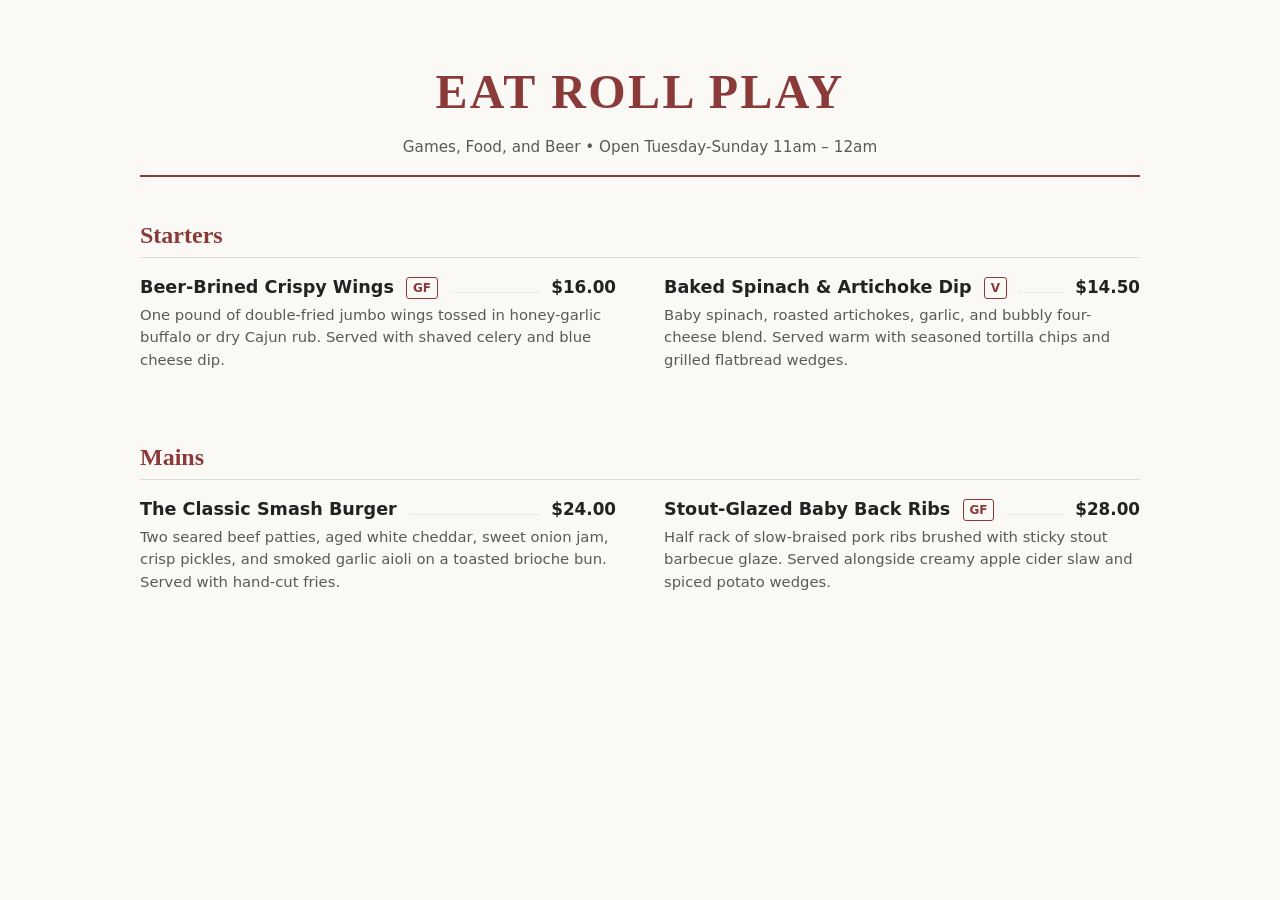
==== index.html @ a287377d "Added basic functionality and placeholders Added html and css for basic functionality. Added placeho" ====
<!DOCTYPE html>
<html lang="en">
<head>
  <meta charset="UTF-8">
  <!-- Viewport meta tag is required for mobile responsiveness -->
  <meta name="viewport" content="width=device-width, initial-scale=1.0">
  <title>Eat Roll Play Menu</title>
  <link rel="stylesheet" href="css/menu.css">
</head>
<body>

  <main class="menu-container">
    <!-- Restaurant Header -->
    <header class="menu-header">
      <h1 class="restaurant-name">Eat Roll Play</h1>
      <p class="menu-subtitle">Games, Food, and Beer &bull; Open Tuesday-Sunday 11am – 12am</p>
    </header>

    <!-- Menu Category: Starters -->
    <section class="menu-section" aria-labelledby="starters-heading">
      <h2 id="starters-heading" class="section-title">Starters</h2>
      

      
      <div class="menu-grid">
        <!-- Menu Item 1 -->
        <article class="menu-item">
          <div class="item-header">
            <h3 class="item-title">
            Beer-Brined Crispy Wings <span class="dietary-tag" title="Gluten-Free">GF</span>
            </h3>
            <span class="item-dots" aria-hidden="true"></span>
            <span class="item-price">$16.00</span>
          </div>
          <p class="item-description">
           One pound of double-fried jumbo wings tossed in honey-garlic buffalo or dry Cajun rub. Served with shaved celery and blue cheese dip.
          </p>
        </article>

        <!-- Menu Item 2 -->
        <article class="menu-item">
          <div class="item-header">
            <h3 class="item-title">
            Baked Spinach &amp; Artichoke Dip <span class="dietary-tag" title="Vegetarian">V</span>
    </h3>
            </h3>
            <span class="item-dots" aria-hidden="true"></span>
            <span class="item-price">$14.50</span>
          </div>
          <p class="item-description">
            Baby spinach, roasted artichokes, garlic, and bubbly four-cheese blend. Served warm with seasoned tortilla chips and grilled flatbread wedges.
  </p>
</article>
          </p>
        </article>
      </div>
    </section>

    <!-- Menu Category: Mains -->
    <section class="menu-section" aria-labelledby="mains-heading">
      <h2 id="mains-heading" class="section-title">Mains</h2>
      
      <div class="menu-grid">
        <!-- Menu Item 3 -->
        <article class="menu-item">
          <div class="item-header">
            <h3 class="item-title">The Classic Smash Burger</h3>
            <span class="item-dots" aria-hidden="true"></span>
            <span class="item-price">$24.00</span>
          </div>
          <p class="item-description">
            Two seared beef patties, aged white cheddar, sweet onion jam, crisp pickles, and smoked garlic aioli on a toasted brioche bun. Served with hand-cut fries.
          </p>
        </article>

        <!-- Menu Item 4 -->
        <article class="menu-item">
          <div class="item-header">
            <h3 class="item-title">Stout-Glazed Baby Back Ribs <span class="dietary-tag" title="Gluten-Free">GF</span></h3>
            <span class="item-dots" aria-hidden="true"></span>
            <span class="item-price">$28.00</span>
          </div>
          <p class="item-description">
            Half rack of slow-braised pork ribs brushed with sticky stout barbecue glaze. Served alongside creamy apple cider slaw and spiced potato wedges.
          </p>
        </article>
      </div>
    </section>
  </main>

</body>
</html>
---- css/menu.css ----
/* ==========================================================================
   1. CSS VARIABLES (THEME SETUP)
   Define colors, fonts, and spacing in one place for easy updates.
   ========================================================================== */
:root {
  --bg-color: #faf9f6;          /* Soft off-white background (easy on the eyes) */
  --text-main: #222222;         /* High-contrast charcoal for primary text */
  --text-muted: #595959;        /* Accessible gray for descriptions */
  --accent-color: #8b3a3a;      /* Subtle burgundy for headings and dividers */
  --border-color: #dcdcdc;      /* Light gray for subtle separator lines */
  
  --font-serif: Georgia, 'Times New Roman', serif;
  --font-sans: system-ui, -apple-system, BlinkMacSystemFont, 'Segoe UI', Roboto, sans-serif;
  
  --max-width: 1000px;          /* Prevents the menu from stretching too wide on large monitors */
  --spacing-sm: 0.5rem;
  --spacing-md: 1rem;
  --spacing-lg: 2.5rem;
}

/* ==========================================================================
   2. BASE & RESET STYLES
   Standardizes spacing and box-sizing across different browsers and devices.
   ========================================================================== */
*,
*::before,
*::after {
  box-sizing: border-box;
  margin: 0;
  padding: 0;
}

body {
  background-color: var(--bg-color);
  color: var(--text-main);
  font-family: var(--font-sans);
  line-height: 1.5;
  padding: var(--spacing-md);
  -webkit-font-smoothing: antialiased;
}

/* ==========================================================================
   3. MENU CONTAINER & HEADER
   Centers the menu on the page and styles the restaurant title/hours.
   ========================================================================== */
.menu-container {
  max-width: var(--max-width);
  margin: 0 auto;
  padding: var(--spacing-md) 0;
}

.menu-header {
  text-align: center;
  margin-bottom: var(--spacing-lg);
  padding-bottom: var(--spacing-md);
  border-bottom: 2px solid var(--accent-color);
}

.restaurant-name {
  font-family: var(--font-serif);
  font-size: 2.25rem;
  color: var(--accent-color);
  letter-spacing: 0.05em;
  text-transform: uppercase;
}

.menu-subtitle {
  color: var(--text-muted);
  font-size: 0.95rem;
  margin-top: var(--spacing-sm);
}

/* ==========================================================================
   4. MENU SECTIONS & CATEGORIES
   Groups dishes into sections (e.g., Starters, Mains, Drinks).
   ========================================================================== */
.menu-section {
  margin-bottom: var(--spacing-lg);
}

.section-title {
  font-family: var(--font-serif);
  font-size: 1.5rem;
  color: var(--accent-color);
  margin-bottom: var(--spacing-md);
  padding-bottom: 0.25rem;
  border-bottom: 1px solid var(--border-color);
}

/* Grid wrapper for items: defaults to 1 column on mobile phones */
.menu-grid {
  display: grid;
  grid-template-columns: 1fr;
  gap: 1.5rem;
}

/* ==========================================================================
   5. INDIVIDUAL MENU ITEMS
   Styles the dish title, dotted leader line, price, and description.
   ========================================================================== */
.menu-item {
  display: flex;
  flex-direction: column;
}

/* Row containing the Dish Name, Dotted Line, and Price */
.item-header {
  display: flex;
  align-items: baseline;
  justify-content: space-between;
  gap: var(--spacing-sm);
}

.item-title {
  font-size: 1.1rem;
  font-weight: 600;
  color: var(--text-main);
}

/* Optional visual dots connecting the dish name to the price */
.item-dots {
  flex-grow: 1;
  border-bottom: 1px dotted var(--border-color);
  margin: 0 0.25rem;
}

.item-price {
  font-weight: 700;
  font-size: 1.05rem;
  color: var(--text-main);
  white-space: nowrap; /* Prevents the price from breaking onto two lines */
}

.item-description {
  color: var(--text-muted);
  font-size: 0.925rem;
  margin-top: 0.25rem;
}

/* Small badges for dietary notes like (V), (GF), or (Spicy) */
.dietary-tag {
  display: inline-block;
  font-size: 0.75rem;
  font-weight: 600;
  text-transform: uppercase;
  color: var(--accent-color);
  border: 1px solid var(--accent-color);
  border-radius: 3px;
  padding: 0.05rem 0.35rem;
  margin-left: 0.4rem;
  vertical-align: middle;
}

/* ==========================================================================
   6. RESPONSIVE MEDIA QUERIES (TABLET & DESKTOP)
   Switches the item layout from 1 column to 2 columns on wider screens.
   ========================================================================== */
@media (min-width: 768px) {
  body {
    padding: var(--spacing-lg);
  }

  .restaurant-name {
    font-size: 3rem;
  }

  .menu-grid {
    grid-template-columns: repeat(2, 1fr); /* 2 equal columns */
    column-gap: 3rem;                      /* Extra breathing room between columns */
    row-gap: 1.75rem;
  }
}

/* ==========================================================================
   7. PRINT STYLES
   Ensures the menu prints cleanly on standard paper if needed.
   ========================================================================== */
@media print {
  body {
    background-color: #ffffff;
    color: #000000;
    padding: 0;
  }

  .menu-grid {
    grid-template-columns: repeat(2, 1fr);
    gap: 1rem 2rem;
  }
}
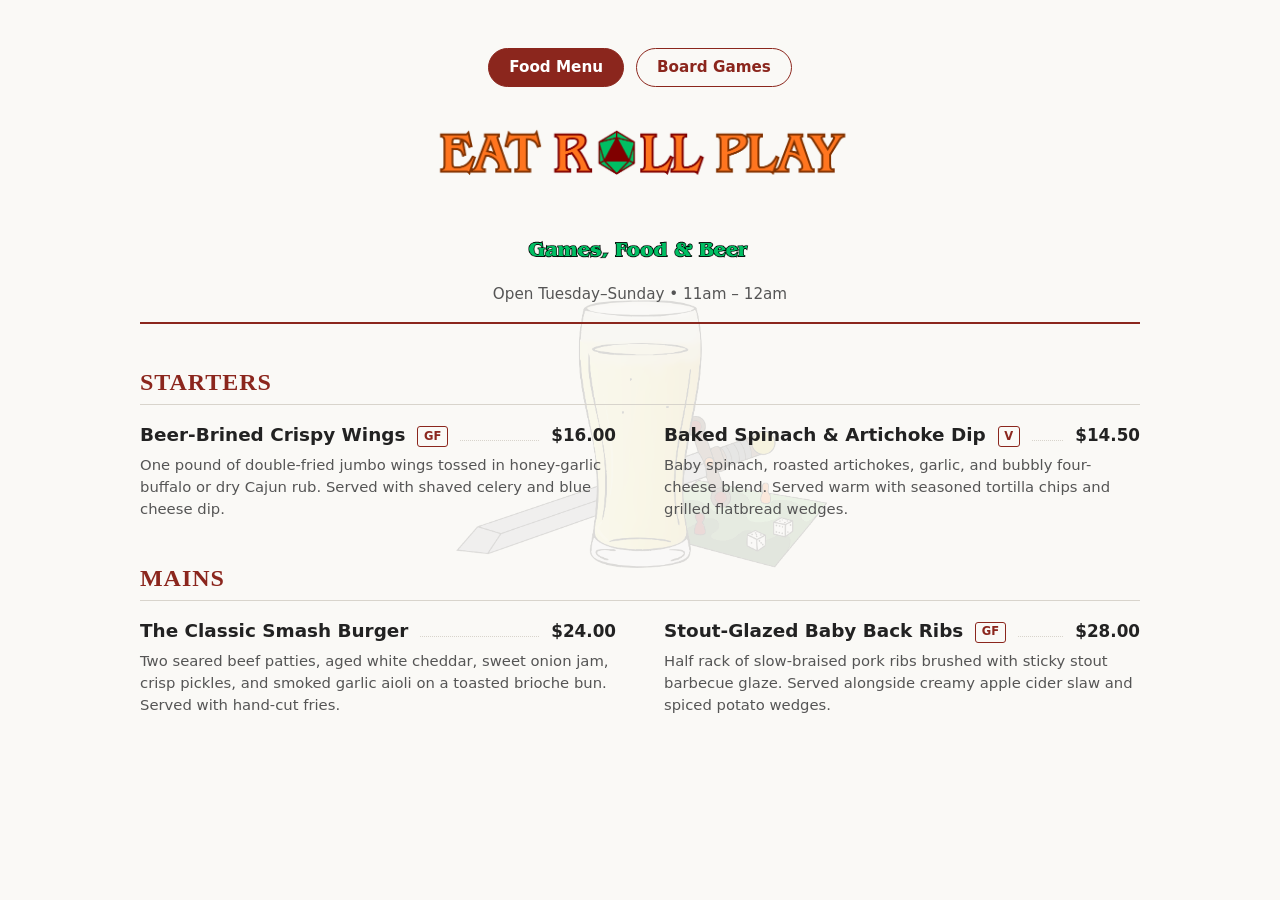
==== commit d7c37674: "Created new page, updated first page, added pictures Created boardgames.html, updated css, updated i" ====
--- a/index.html
+++ b/index.html
@@ -4,36 +4,51 @@
   <meta charset="UTF-8">
   <!-- Viewport meta tag is required for mobile responsiveness -->
   <meta name="viewport" content="width=device-width, initial-scale=1.0">
-  <title>Eat Roll Play Menu</title>
+  <title>Eat Roll Play — Food Menu</title>
   <link rel="stylesheet" href="css/menu.css">
 </head>
 <body>
 
   <main class="menu-container">
-    <!-- Restaurant Header -->
+    <!-- Top Navigation: Switches between Food Menu and Board Game Menu -->
+    <nav class="menu-nav" aria-label="Menu navigation">
+      <a href="index.html" class="nav-link" aria-current="page">Food Menu</a>
+      <a href="boardgames.html" class="nav-link">Board Games</a>
+    </nav>
+
+    <!-- Restaurant Logo Header -->
     <header class="menu-header">
-      <h1 class="restaurant-name">Eat Roll Play</h1>
-      <p class="menu-subtitle">Games, Food, and Beer &bull; Open Tuesday-Sunday 11am – 12am</p>
+      <h1 class="brand-title">
+        <img
+          src="images/logo-eatrollplay.webp"
+          alt="Eat Roll Play"
+          class="logo-title-img"
+        >
+      </h1>
+      <img
+        src="images/logo-subtitle.webp"
+        alt="Games, Food & Beer"
+        class="logo-subtitle-img"
+      >
+      <p class="menu-hours">Open Tuesday–Sunday &bull; 11am – 12am</p>
     </header>
 
     <!-- Menu Category: Starters -->
     <section class="menu-section" aria-labelledby="starters-heading">
       <h2 id="starters-heading" class="section-title">Starters</h2>
-      
 
-      
       <div class="menu-grid">
         <!-- Menu Item 1 -->
         <article class="menu-item">
           <div class="item-header">
             <h3 class="item-title">
-            Beer-Brined Crispy Wings <span class="dietary-tag" title="Gluten-Free">GF</span>
+              Beer-Brined Crispy Wings <span class="dietary-tag" title="Gluten-Free">GF</span>
             </h3>
             <span class="item-dots" aria-hidden="true"></span>
             <span class="item-price">$16.00</span>
           </div>
           <p class="item-description">
-           One pound of double-fried jumbo wings tossed in honey-garlic buffalo or dry Cajun rub. Served with shaved celery and blue cheese dip.
+            One pound of double-fried jumbo wings tossed in honey-garlic buffalo or dry Cajun rub. Served with shaved celery and blue cheese dip.
           </p>
         </article>
 
@@ -41,16 +56,13 @@
         <article class="menu-item">
           <div class="item-header">
             <h3 class="item-title">
-            Baked Spinach &amp; Artichoke Dip <span class="dietary-tag" title="Vegetarian">V</span>
-    </h3>
+              Baked Spinach &amp; Artichoke Dip <span class="dietary-tag" title="Vegetarian">V</span>
             </h3>
             <span class="item-dots" aria-hidden="true"></span>
             <span class="item-price">$14.50</span>
           </div>
           <p class="item-description">
             Baby spinach, roasted artichokes, garlic, and bubbly four-cheese blend. Served warm with seasoned tortilla chips and grilled flatbread wedges.
-  </p>
-</article>
           </p>
         </article>
       </div>
@@ -59,7 +71,7 @@
     <!-- Menu Category: Mains -->
     <section class="menu-section" aria-labelledby="mains-heading">
       <h2 id="mains-heading" class="section-title">Mains</h2>
-      
+
       <div class="menu-grid">
         <!-- Menu Item 3 -->
         <article class="menu-item">
@@ -76,7 +88,9 @@
         <!-- Menu Item 4 -->
         <article class="menu-item">
           <div class="item-header">
-            <h3 class="item-title">Stout-Glazed Baby Back Ribs <span class="dietary-tag" title="Gluten-Free">GF</span></h3>
+            <h3 class="item-title">
+              Stout-Glazed Baby Back Ribs <span class="dietary-tag" title="Gluten-Free">GF</span>
+            </h3>
             <span class="item-dots" aria-hidden="true"></span>
             <span class="item-price">$28.00</span>
           </div>
--- a/css/menu.css
+++ b/css/menu.css
@@ -3,24 +3,25 @@
    Define colors, fonts, and spacing in one place for easy updates.
    ========================================================================== */
 :root {
-  --bg-color: #faf9f6;          /* Soft off-white background (easy on the eyes) */
+  --bg-color: #faf9f6;          /* Soft off-white background (matches physical menu) */
   --text-main: #222222;         /* High-contrast charcoal for primary text */
-  --text-muted: #595959;        /* Accessible gray for descriptions */
-  --accent-color: #8b3a3a;      /* Subtle burgundy for headings and dividers */
-  --border-color: #dcdcdc;      /* Light gray for subtle separator lines */
-  
+  --text-muted: #555555;        /* Accessible dark gray for descriptions */
+  --accent-color: #8b261d;      /* Deep red pulled from the Eat Roll Play logo outline */
+  --accent-green: #148040;      /* Emerald green pulled from the d20 and subtitle logo */
+  --border-color: #d8d4cc;      /* Warm light gray for subtle separator lines */
+
   --font-serif: Georgia, 'Times New Roman', serif;
   --font-sans: system-ui, -apple-system, BlinkMacSystemFont, 'Segoe UI', Roboto, sans-serif;
-  
-  --max-width: 1000px;          /* Prevents the menu from stretching too wide on large monitors */
+
+  --max-width: 1000px;          /* Prevents menus from stretching too wide on large monitors */
   --spacing-sm: 0.5rem;
   --spacing-md: 1rem;
   --spacing-lg: 2.5rem;
 }
 
 /* ==========================================================================
-   2. BASE & RESET STYLES
-   Standardizes spacing and box-sizing across different browsers and devices.
+   2. BASE, RESET & BACKGROUND WATERMARK
+   Standardizes spacing and places logo-picture as a faint backdrop.
    ========================================================================== */
 *,
 *::before,
@@ -30,23 +31,80 @@
   padding: 0;
 }
 
+/* Background color goes on html so the fixed backdrop sits above it but below text */
+html {
+  background-color: var(--bg-color);
+}
+
 body {
-  background-color: var(--bg-color);
+  position: relative;
+  z-index: 0;                   /* Creates a stacking context for the backdrop */
   color: var(--text-main);
   font-family: var(--font-sans);
   line-height: 1.5;
   padding: var(--spacing-md);
+  min-height: 100vh;
   -webkit-font-smoothing: antialiased;
 }
 
-/* ==========================================================================
-   3. MENU CONTAINER & HEADER
-   Centers the menu on the page and styles the restaurant title/hours.
+/* Faint, fixed background illustration using logo-picture */
+body::before {
+  content: "";
+  position: fixed;
+  inset: 0;                     /* Stretches across the full viewport */
+  /* Note: "../" steps up out of the css/ folder to reach the images/ folder */
+  background-image: url('../images/logo-picture.webp');
+  background-repeat: no-repeat;
+  background-position: center center;
+  background-size: min(85vw, 560px); /* Fits phones cleanly and caps size on PC */
+  opacity: 0.12;                /* Faint but visible — adjust between 0.08 and 0.20 */
+  pointer-events: none;         /* Prevents the backdrop from blocking clicks or text selection */
+  z-index: -1;                  /* Places the image behind all menu text */
+}
+
+/* ==========================================================================
+   3. PAGE NAVIGATION BAR
+   Simple top links to switch between the Food Menu and Board Game Menu.
+   ========================================================================== */
+.menu-nav {
+  display: flex;
+  justify-content: center;
+  gap: 0.75rem;
+  margin-bottom: var(--spacing-md);
+}
+
+.nav-link {
+  text-decoration: none;
+  font-weight: 600;
+  font-size: 0.95rem;
+  color: var(--accent-color);
+  border: 1.5px solid var(--accent-color);
+  border-radius: 999px;         /* Pill-shaped button style */
+  padding: 0.45rem 1.25rem;
+  background-color: rgba(250, 249, 246, 0.85);
+  transition: background-color 0.2s ease, color 0.2s ease;
+}
+
+.nav-link:hover,
+.nav-link:focus-visible {
+  background-color: var(--accent-color);
+  color: #ffffff;
+}
+
+/* Highlights whichever menu page the visitor is currently viewing */
+.nav-link[aria-current="page"] {
+  background-color: var(--accent-color);
+  color: #ffffff;
+}
+
+/* ==========================================================================
+   4. MENU CONTAINER & LOGO HEADER
+   Centers the menu and sizes the Eat Roll Play title and subtitle graphics.
    ========================================================================== */
 .menu-container {
   max-width: var(--max-width);
   margin: 0 auto;
-  padding: var(--spacing-md) 0;
+  padding: var(--spacing-sm) 0 var(--spacing-lg);
 }
 
 .menu-header {
@@ -56,23 +114,36 @@
   border-bottom: 2px solid var(--accent-color);
 }
 
-.restaurant-name {
-  font-family: var(--font-serif);
-  font-size: 2.25rem;
-  color: var(--accent-color);
-  letter-spacing: 0.05em;
-  text-transform: uppercase;
-}
-
-.menu-subtitle {
+/* Removes extra space around the logo image inside the h1 */
+.brand-title {
+  line-height: 0;
+}
+
+.logo-title-img {
+  display: block;
+  margin: 0 auto;
+  width: 100%;
+  max-width: 480px;             /* Keeps the logo crisp and proportional on desktop */
+  height: auto;
+}
+
+.logo-subtitle-img {
+  display: block;
+  margin: -1.5rem auto 0;       /* Pulls the subtitle up to offset blank space above the text */
+  width: 78%;
+  max-width: 340px;
+  height: auto;
+}
+
+.menu-hours {
   color: var(--text-muted);
   font-size: 0.95rem;
-  margin-top: var(--spacing-sm);
-}
-
-/* ==========================================================================
-   4. MENU SECTIONS & CATEGORIES
-   Groups dishes into sections (e.g., Starters, Mains, Drinks).
+  margin-top: 0.75rem;
+}
+
+/* ==========================================================================
+   5. MENU SECTIONS & GRID LAYOUT
+   Shared across both the Food Menu and Board Game Menu.
    ========================================================================== */
 .menu-section {
   margin-bottom: var(--spacing-lg);
@@ -85,9 +156,11 @@
   margin-bottom: var(--spacing-md);
   padding-bottom: 0.25rem;
   border-bottom: 1px solid var(--border-color);
-}
-
-/* Grid wrapper for items: defaults to 1 column on mobile phones */
+  text-transform: uppercase;
+  letter-spacing: 0.04em;
+}
+
+/* Defaults to 1 column on phones */
 .menu-grid {
   display: grid;
   grid-template-columns: 1fr;
@@ -95,8 +168,8 @@
 }
 
 /* ==========================================================================
-   5. INDIVIDUAL MENU ITEMS
-   Styles the dish title, dotted leader line, price, and description.
+   6. INDIVIDUAL FOOD MENU ITEMS
+   Styles dish names, dotted leaders, prices, descriptions, and dietary tags.
    ========================================================================== */
 .menu-item {
   display: flex;
@@ -112,12 +185,12 @@
 }
 
 .item-title {
-  font-size: 1.1rem;
-  font-weight: 600;
+  font-size: 1.15rem;
+  font-weight: 700;
   color: var(--text-main);
 }
 
-/* Optional visual dots connecting the dish name to the price */
+/* Optional visual dots connecting dish names to prices */
 .item-dots {
   flex-grow: 1;
   border-bottom: 1px dotted var(--border-color);
@@ -128,58 +201,138 @@
   font-weight: 700;
   font-size: 1.05rem;
   color: var(--text-main);
-  white-space: nowrap; /* Prevents the price from breaking onto two lines */
+  white-space: nowrap;
 }
 
 .item-description {
   color: var(--text-muted);
   font-size: 0.925rem;
-  margin-top: 0.25rem;
-}
-
-/* Small badges for dietary notes like (V), (GF), or (Spicy) */
+  margin-top: 0.3rem;
+}
+
+/* Small badges for food dietary notes like (V) and (GF) */
 .dietary-tag {
   display: inline-block;
-  font-size: 0.75rem;
+  font-size: 0.72rem;
   font-weight: 600;
   text-transform: uppercase;
   color: var(--accent-color);
   border: 1px solid var(--accent-color);
   border-radius: 3px;
   padding: 0.05rem 0.35rem;
-  margin-left: 0.4rem;
+  margin-left: 0.35rem;
   vertical-align: middle;
 }
 
 /* ==========================================================================
-   6. RESPONSIVE MEDIA QUERIES (TABLET & DESKTOP)
-   Switches the item layout from 1 column to 2 columns on wider screens.
+   7. BOARD GAME MENU STYLES (TAGS & LEGEND)
+   Adapts the physical board game menu icons into lightweight digital badges.
+   ========================================================================== */
+.game-header {
+  display: flex;
+  flex-wrap: wrap;              /* Wraps tags neatly on narrow phone screens */
+  align-items: center;
+  gap: 0.4rem 0.65rem;
+}
+
+.game-tags {
+  display: flex;
+  flex-wrap: wrap;
+  gap: 0.35rem;
+}
+
+/* Category pills matching the green accent from the logo */
+.game-tag {
+  display: inline-block;
+  font-size: 0.72rem;
+  font-weight: 600;
+  text-transform: uppercase;
+  letter-spacing: 0.02em;
+  color: var(--accent-green);
+  border: 1px solid var(--accent-green);
+  background-color: rgba(250, 249, 246, 0.85);
+  border-radius: 4px;
+  padding: 0.1rem 0.45rem;
+}
+
+/* Bottom legend explaining what each board game tag means */
+.game-legend {
+  margin-top: var(--spacing-lg);
+  padding-top: var(--spacing-md);
+  border-top: 2px solid var(--accent-color);
+}
+
+.legend-title {
+  font-family: var(--font-serif);
+  font-size: 1.15rem;
+  color: var(--accent-color);
+  text-align: center;
+  margin-bottom: var(--spacing-md);
+  text-transform: uppercase;
+  letter-spacing: 0.05em;
+}
+
+/* 2 columns on mobile phones */
+.legend-grid {
+  list-style: none;
+  display: grid;
+  grid-template-columns: repeat(2, 1fr);
+  gap: 0.85rem;
+  text-align: center;
+}
+
+.legend-item {
+  font-size: 0.85rem;
+  color: var(--text-muted);
+}
+
+.legend-item strong {
+  display: block;
+  color: var(--text-main);
+  font-size: 0.9rem;
+}
+
+/* ==========================================================================
+   8. RESPONSIVE MEDIA QUERIES (TABLET & DESKTOP)
+   Switches menus from 1 column to 2 columns and expands the legend to 4 columns.
    ========================================================================== */
 @media (min-width: 768px) {
   body {
     padding: var(--spacing-lg);
   }
 
-  .restaurant-name {
-    font-size: 3rem;
+  .logo-subtitle-img {
+    margin-top: -2.25rem;       /* Tighter spacing when images render larger on PC */
   }
 
   .menu-grid {
     grid-template-columns: repeat(2, 1fr); /* 2 equal columns */
-    column-gap: 3rem;                      /* Extra breathing room between columns */
-    row-gap: 1.75rem;
-  }
-}
-
-/* ==========================================================================
-   7. PRINT STYLES
-   Ensures the menu prints cleanly on standard paper if needed.
+    column-gap: 3rem;
+    row-gap: 1.85rem;
+  }
+
+  .legend-grid {
+    grid-template-columns: repeat(4, 1fr); /* 4 columns x 2 rows on desktop */
+    gap: 1.25rem;
+  }
+}
+
+/* ==========================================================================
+   9. PRINT STYLES
+   Hides the digital nav bar and cleans up colors if printed on paper.
    ========================================================================== */
 @media print {
+  html {
+    background-color: #ffffff;
+  }
+
   body {
-    background-color: #ffffff;
     color: #000000;
     padding: 0;
+  }
+
+  .menu-nav {
+    display: none;
   }
 
   .menu-grid {
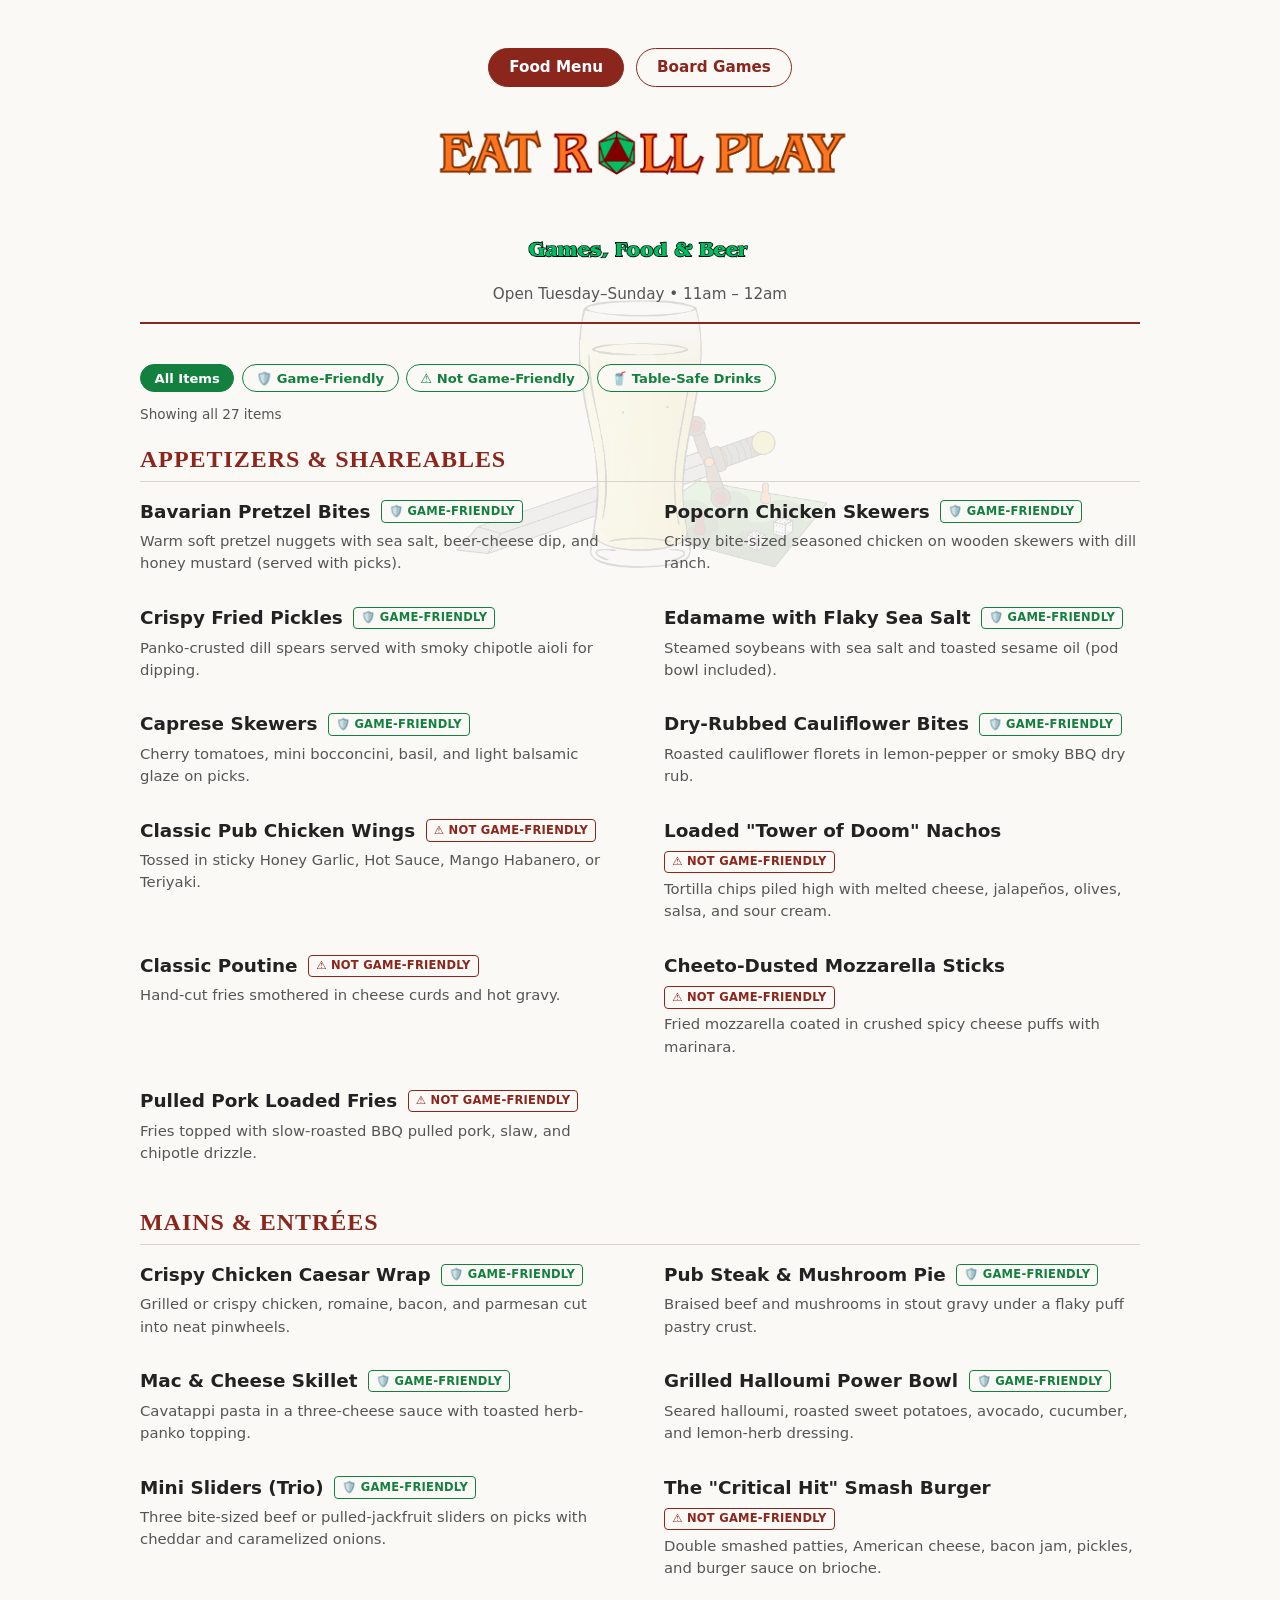
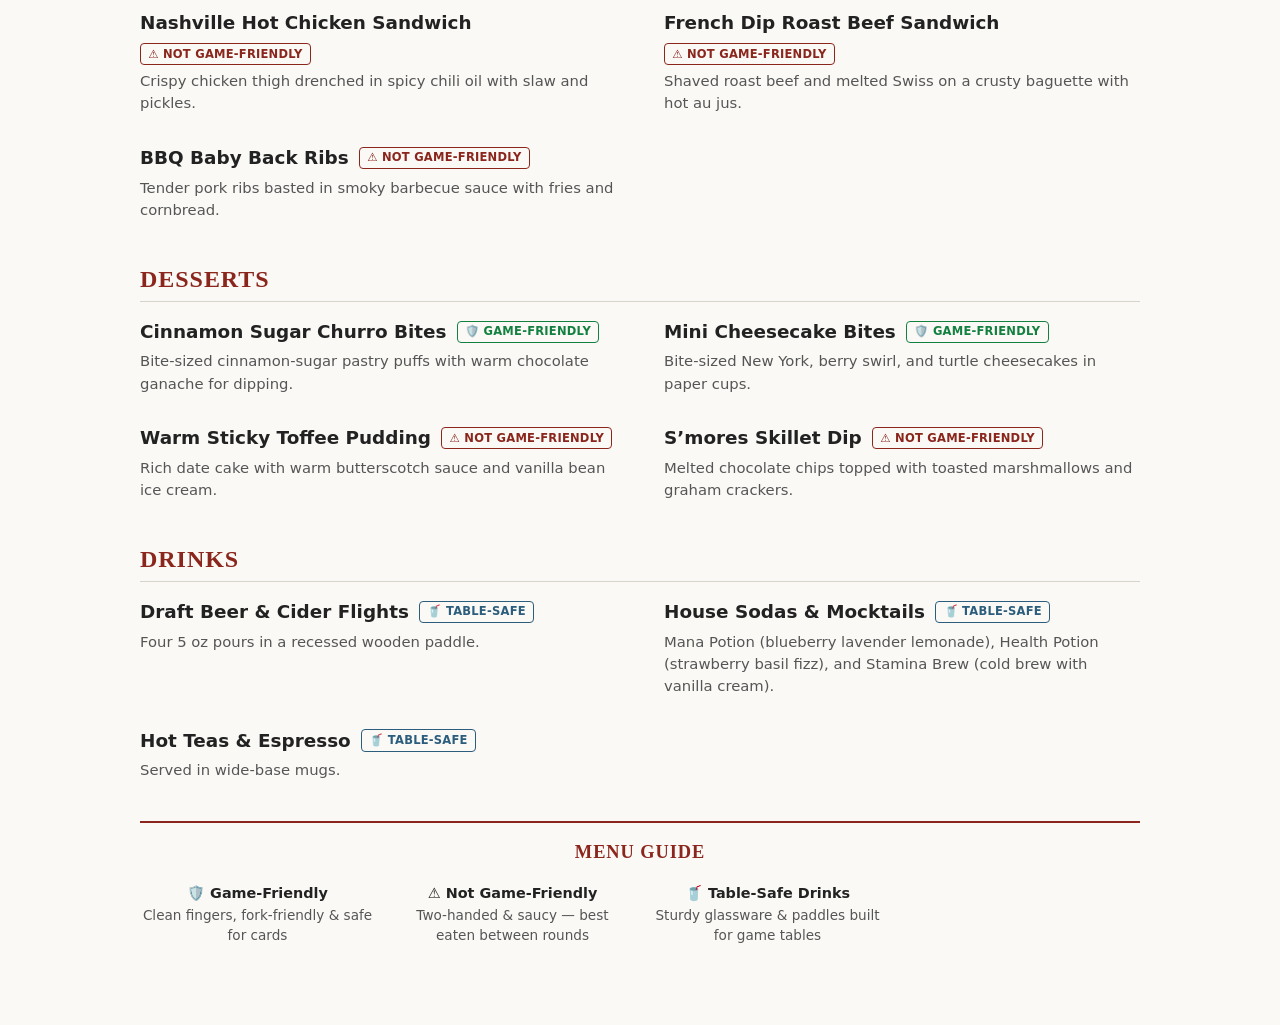
==== commit 17c29d95: "Updated index, css, filter Updated the index to include full menu, updated css and filter to match u" ====
--- a/index.html
+++ b/index.html
@@ -4,8 +4,9 @@
   <meta charset="UTF-8">
   <!-- Viewport meta tag is required for mobile responsiveness -->
   <meta name="viewport" content="width=device-width, initial-scale=1.0">
-  <title>Eat Roll Play — Food Menu</title>
-  <link rel="stylesheet" href="css/menu.css">
+  <title>Eat Roll Play — Food &amp; Drink Menu</title>
+  <!-- Bumped to ?v=4 so desktop browsers pull the new tag colors right away -->
+  <link rel="stylesheet" href="css/menu.css?v=4">
 </head>
 <body>
 
@@ -33,74 +34,407 @@
       <p class="menu-hours">Open Tuesday–Sunday &bull; 11am – 12am</p>
     </header>
 
-    <!-- Menu Category: Starters -->
-    <section class="menu-section" aria-labelledby="starters-heading">
-      <h2 id="starters-heading" class="section-title">Starters</h2>
+    <!-- Filter Buttons: Placed above sections so they always stay visible -->
+    <div class="filter-bar" role="group" aria-label="Filter menu items by game friendliness">
+      <button type="button" class="filter-btn" data-filter="all" aria-pressed="true">All Items</button>
+      <button type="button" class="filter-btn" data-filter="game-friendly" aria-pressed="false">🛡️ Game-Friendly</button>
+      <button type="button" class="filter-btn" data-filter="not-game-friendly" aria-pressed="false">⚠️ Not Game-Friendly</button>
+      <button type="button" class="filter-btn" data-filter="table-safe" aria-pressed="false">🥤 Table-Safe Drinks</button>
+    </div>
+
+    <!-- Live item count (data-singular/plural tells filter.js to say "items" instead of "games") -->
+    <p id="filter-status" class="filter-status" data-singular="item" data-plural="items" aria-live="polite">
+      Showing all 27 items
+    </p>
+
+    <!-- ====================================================================
+         SECTION 1: APPETIZERS & SHAREABLES
+         ==================================================================== -->
+    <section class="menu-section" aria-labelledby="apps-heading">
+      <h2 id="apps-heading" class="section-title">Appetizers &amp; Shareables</h2>
 
       <div class="menu-grid">
-        <!-- Menu Item 1 -->
-        <article class="menu-item">
-          <div class="item-header">
-            <h3 class="item-title">
-              Beer-Brined Crispy Wings <span class="dietary-tag" title="Gluten-Free">GF</span>
-            </h3>
-            <span class="item-dots" aria-hidden="true"></span>
-            <span class="item-price">$16.00</span>
-          </div>
-          <p class="item-description">
-            One pound of double-fried jumbo wings tossed in honey-garlic buffalo or dry Cajun rub. Served with shaved celery and blue cheese dip.
-          </p>
-        </article>
-
-        <!-- Menu Item 2 -->
-        <article class="menu-item">
-          <div class="item-header">
-            <h3 class="item-title">
-              Baked Spinach &amp; Artichoke Dip <span class="dietary-tag" title="Vegetarian">V</span>
-            </h3>
-            <span class="item-dots" aria-hidden="true"></span>
-            <span class="item-price">$14.50</span>
-          </div>
-          <p class="item-description">
-            Baby spinach, roasted artichokes, garlic, and bubbly four-cheese blend. Served warm with seasoned tortilla chips and grilled flatbread wedges.
+        <!-- Game-Friendly Appetizers -->
+        <article class="menu-item" data-tags="game-friendly">
+          <div class="game-header">
+            <h3 class="item-title">Bavarian Pretzel Bites</h3>
+            <div class="game-tags">
+              <span class="game-tag">🛡️ Game-Friendly</span>
+            </div>
+          </div>
+          <p class="item-description">
+            Warm soft pretzel nuggets with sea salt, beer-cheese dip, and honey mustard (served with picks).
+          </p>
+        </article>
+
+        <article class="menu-item" data-tags="game-friendly">
+          <div class="game-header">
+            <h3 class="item-title">Popcorn Chicken Skewers</h3>
+            <div class="game-tags">
+              <span class="game-tag">🛡️ Game-Friendly</span>
+            </div>
+          </div>
+          <p class="item-description">
+            Crispy bite-sized seasoned chicken on wooden skewers with dill ranch.
+          </p>
+        </article>
+
+        <article class="menu-item" data-tags="game-friendly">
+          <div class="game-header">
+            <h3 class="item-title">Crispy Fried Pickles</h3>
+            <div class="game-tags">
+              <span class="game-tag">🛡️ Game-Friendly</span>
+            </div>
+          </div>
+          <p class="item-description">
+            Panko-crusted dill spears served with smoky chipotle aioli for dipping.
+          </p>
+        </article>
+
+        <article class="menu-item" data-tags="game-friendly">
+          <div class="game-header">
+            <h3 class="item-title">Edamame with Flaky Sea Salt</h3>
+            <div class="game-tags">
+              <span class="game-tag">🛡️ Game-Friendly</span>
+            </div>
+          </div>
+          <p class="item-description">
+            Steamed soybeans with sea salt and toasted sesame oil (pod bowl included).
+          </p>
+        </article>
+
+        <article class="menu-item" data-tags="game-friendly">
+          <div class="game-header">
+            <h3 class="item-title">Caprese Skewers</h3>
+            <div class="game-tags">
+              <span class="game-tag">🛡️ Game-Friendly</span>
+            </div>
+          </div>
+          <p class="item-description">
+            Cherry tomatoes, mini bocconcini, basil, and light balsamic glaze on picks.
+          </p>
+        </article>
+
+        <article class="menu-item" data-tags="game-friendly">
+          <div class="game-header">
+            <h3 class="item-title">Dry-Rubbed Cauliflower Bites</h3>
+            <div class="game-tags">
+              <span class="game-tag">🛡️ Game-Friendly</span>
+            </div>
+          </div>
+          <p class="item-description">
+            Roasted cauliflower florets in lemon-pepper or smoky BBQ dry rub.
+          </p>
+        </article>
+
+        <!-- Not Game-Friendly Appetizers -->
+        <article class="menu-item" data-tags="not-game-friendly">
+          <div class="game-header">
+            <h3 class="item-title">Classic Pub Chicken Wings</h3>
+            <div class="game-tags">
+              <span class="game-tag tag-warning">⚠️ Not Game-Friendly</span>
+            </div>
+          </div>
+          <p class="item-description">
+            Tossed in sticky Honey Garlic, Hot Sauce, Mango Habanero, or Teriyaki.
+          </p>
+        </article>
+
+        <article class="menu-item" data-tags="not-game-friendly">
+          <div class="game-header">
+            <h3 class="item-title">Loaded "Tower of Doom" Nachos</h3>
+            <div class="game-tags">
+              <span class="game-tag tag-warning">⚠️ Not Game-Friendly</span>
+            </div>
+          </div>
+          <p class="item-description">
+            Tortilla chips piled high with melted cheese, jalapeños, olives, salsa, and sour cream.
+          </p>
+        </article>
+
+        <article class="menu-item" data-tags="not-game-friendly">
+          <div class="game-header">
+            <h3 class="item-title">Classic Poutine</h3>
+            <div class="game-tags">
+              <span class="game-tag tag-warning">⚠️ Not Game-Friendly</span>
+            </div>
+          </div>
+          <p class="item-description">
+            Hand-cut fries smothered in cheese curds and hot gravy.
+          </p>
+        </article>
+
+        <article class="menu-item" data-tags="not-game-friendly">
+          <div class="game-header">
+            <h3 class="item-title">Cheeto-Dusted Mozzarella Sticks</h3>
+            <div class="game-tags">
+              <span class="game-tag tag-warning">⚠️ Not Game-Friendly</span>
+            </div>
+          </div>
+          <p class="item-description">
+            Fried mozzarella coated in crushed spicy cheese puffs with marinara.
+          </p>
+        </article>
+
+        <article class="menu-item" data-tags="not-game-friendly">
+          <div class="game-header">
+            <h3 class="item-title">Pulled Pork Loaded Fries</h3>
+            <div class="game-tags">
+              <span class="game-tag tag-warning">⚠️ Not Game-Friendly</span>
+            </div>
+          </div>
+          <p class="item-description">
+            Fries topped with slow-roasted BBQ pulled pork, slaw, and chipotle drizzle.
           </p>
         </article>
       </div>
     </section>
 
-    <!-- Menu Category: Mains -->
+    <!-- ====================================================================
+         SECTION 2: MAINS & ENTRÉES
+         ==================================================================== -->
     <section class="menu-section" aria-labelledby="mains-heading">
-      <h2 id="mains-heading" class="section-title">Mains</h2>
+      <h2 id="mains-heading" class="section-title">Mains &amp; Entrées</h2>
 
       <div class="menu-grid">
-        <!-- Menu Item 3 -->
-        <article class="menu-item">
-          <div class="item-header">
-            <h3 class="item-title">The Classic Smash Burger</h3>
-            <span class="item-dots" aria-hidden="true"></span>
-            <span class="item-price">$24.00</span>
-          </div>
-          <p class="item-description">
-            Two seared beef patties, aged white cheddar, sweet onion jam, crisp pickles, and smoked garlic aioli on a toasted brioche bun. Served with hand-cut fries.
-          </p>
-        </article>
-
-        <!-- Menu Item 4 -->
-        <article class="menu-item">
-          <div class="item-header">
-            <h3 class="item-title">
-              Stout-Glazed Baby Back Ribs <span class="dietary-tag" title="Gluten-Free">GF</span>
-            </h3>
-            <span class="item-dots" aria-hidden="true"></span>
-            <span class="item-price">$28.00</span>
-          </div>
-          <p class="item-description">
-            Half rack of slow-braised pork ribs brushed with sticky stout barbecue glaze. Served alongside creamy apple cider slaw and spiced potato wedges.
+        <!-- Game-Friendly Mains -->
+        <article class="menu-item" data-tags="game-friendly">
+          <div class="game-header">
+            <h3 class="item-title">Crispy Chicken Caesar Wrap</h3>
+            <div class="game-tags">
+              <span class="game-tag">🛡️ Game-Friendly</span>
+            </div>
+          </div>
+          <p class="item-description">
+            Grilled or crispy chicken, romaine, bacon, and parmesan cut into neat pinwheels.
+          </p>
+        </article>
+
+        <article class="menu-item" data-tags="game-friendly">
+          <div class="game-header">
+            <h3 class="item-title">Pub Steak &amp; Mushroom Pie</h3>
+            <div class="game-tags">
+              <span class="game-tag">🛡️ Game-Friendly</span>
+            </div>
+          </div>
+          <p class="item-description">
+            Braised beef and mushrooms in stout gravy under a flaky puff pastry crust.
+          </p>
+        </article>
+
+        <article class="menu-item" data-tags="game-friendly">
+          <div class="game-header">
+            <h3 class="item-title">Mac &amp; Cheese Skillet</h3>
+            <div class="game-tags">
+              <span class="game-tag">🛡️ Game-Friendly</span>
+            </div>
+          </div>
+          <p class="item-description">
+            Cavatappi pasta in a three-cheese sauce with toasted herb-panko topping.
+          </p>
+        </article>
+
+        <article class="menu-item" data-tags="game-friendly">
+          <div class="game-header">
+            <h3 class="item-title">Grilled Halloumi Power Bowl</h3>
+            <div class="game-tags">
+              <span class="game-tag">🛡️ Game-Friendly</span>
+            </div>
+          </div>
+          <p class="item-description">
+            Seared halloumi, roasted sweet potatoes, avocado, cucumber, and lemon-herb dressing.
+          </p>
+        </article>
+
+        <article class="menu-item" data-tags="game-friendly">
+          <div class="game-header">
+            <h3 class="item-title">Mini Sliders (Trio)</h3>
+            <div class="game-tags">
+              <span class="game-tag">🛡️ Game-Friendly</span>
+            </div>
+          </div>
+          <p class="item-description">
+            Three bite-sized beef or pulled-jackfruit sliders on picks with cheddar and caramelized onions.
+          </p>
+        </article>
+
+        <!-- Not Game-Friendly Mains -->
+        <article class="menu-item" data-tags="not-game-friendly">
+          <div class="game-header">
+            <h3 class="item-title">The "Critical Hit" Smash Burger</h3>
+            <div class="game-tags">
+              <span class="game-tag tag-warning">⚠️ Not Game-Friendly</span>
+            </div>
+          </div>
+          <p class="item-description">
+            Double smashed patties, American cheese, bacon jam, pickles, and burger sauce on brioche.
+          </p>
+        </article>
+
+        <article class="menu-item" data-tags="not-game-friendly">
+          <div class="game-header">
+            <h3 class="item-title">Nashville Hot Chicken Sandwich</h3>
+            <div class="game-tags">
+              <span class="game-tag tag-warning">⚠️ Not Game-Friendly</span>
+            </div>
+          </div>
+          <p class="item-description">
+            Crispy chicken thigh drenched in spicy chili oil with slaw and pickles.
+          </p>
+        </article>
+
+        <article class="menu-item" data-tags="not-game-friendly">
+          <div class="game-header">
+            <h3 class="item-title">French Dip Roast Beef Sandwich</h3>
+            <div class="game-tags">
+              <span class="game-tag tag-warning">⚠️ Not Game-Friendly</span>
+            </div>
+          </div>
+          <p class="item-description">
+            Shaved roast beef and melted Swiss on a crusty baguette with hot au jus.
+          </p>
+        </article>
+
+        <article class="menu-item" data-tags="not-game-friendly">
+          <div class="game-header">
+            <h3 class="item-title">BBQ Baby Back Ribs</h3>
+            <div class="game-tags">
+              <span class="game-tag tag-warning">⚠️ Not Game-Friendly</span>
+            </div>
+          </div>
+          <p class="item-description">
+            Tender pork ribs basted in smoky barbecue sauce with fries and cornbread.
           </p>
         </article>
       </div>
     </section>
+
+    <!-- ====================================================================
+         SECTION 3: DESSERTS
+         ==================================================================== -->
+    <section class="menu-section" aria-labelledby="desserts-heading">
+      <h2 id="desserts-heading" class="section-title">Desserts</h2>
+
+      <div class="menu-grid">
+        <!-- Game-Friendly Sweets -->
+        <article class="menu-item" data-tags="game-friendly">
+          <div class="game-header">
+            <h3 class="item-title">Cinnamon Sugar Churro Bites</h3>
+            <div class="game-tags">
+              <span class="game-tag">🛡️ Game-Friendly</span>
+            </div>
+          </div>
+          <p class="item-description">
+            Bite-sized cinnamon-sugar pastry puffs with warm chocolate ganache for dipping.
+          </p>
+        </article>
+
+        <article class="menu-item" data-tags="game-friendly">
+          <div class="game-header">
+            <h3 class="item-title">Mini Cheesecake Bites</h3>
+            <div class="game-tags">
+              <span class="game-tag">🛡️ Game-Friendly</span>
+            </div>
+          </div>
+          <p class="item-description">
+            Bite-sized New York, berry swirl, and turtle cheesecakes in paper cups.
+          </p>
+        </article>
+
+        <!-- Not Game-Friendly Sweets -->
+        <article class="menu-item" data-tags="not-game-friendly">
+          <div class="game-header">
+            <h3 class="item-title">Warm Sticky Toffee Pudding</h3>
+            <div class="game-tags">
+              <span class="game-tag tag-warning">⚠️ Not Game-Friendly</span>
+            </div>
+          </div>
+          <p class="item-description">
+            Rich date cake with warm butterscotch sauce and vanilla bean ice cream.
+          </p>
+        </article>
+
+        <article class="menu-item" data-tags="not-game-friendly">
+          <div class="game-header">
+            <h3 class="item-title">S’mores Skillet Dip</h3>
+            <div class="game-tags">
+              <span class="game-tag tag-warning">⚠️ Not Game-Friendly</span>
+            </div>
+          </div>
+          <p class="item-description">
+            Melted chocolate chips topped with toasted marshmallows and graham crackers.
+          </p>
+        </article>
+      </div>
+    </section>
+
+    <!-- ====================================================================
+         SECTION 4: DRINKS
+         ==================================================================== -->
+    <section class="menu-section" aria-labelledby="drinks-heading">
+      <h2 id="drinks-heading" class="section-title">Drinks</h2>
+
+      <div class="menu-grid">
+        <article class="menu-item" data-tags="table-safe">
+          <div class="game-header">
+            <h3 class="item-title">Draft Beer &amp; Cider Flights</h3>
+            <div class="game-tags">
+              <span class="game-tag tag-drink">🥤 Table-Safe</span>
+            </div>
+          </div>
+          <p class="item-description">
+            Four 5 oz pours in a recessed wooden paddle.
+          </p>
+        </article>
+
+        <article class="menu-item" data-tags="table-safe">
+          <div class="game-header">
+            <h3 class="item-title">House Sodas &amp; Mocktails</h3>
+            <div class="game-tags">
+              <span class="game-tag tag-drink">🥤 Table-Safe</span>
+            </div>
+          </div>
+          <p class="item-description">
+            Mana Potion (blueberry lavender lemonade), Health Potion (strawberry basil fizz), and Stamina Brew (cold brew with vanilla cream).
+          </p>
+        </article>
+
+        <article class="menu-item" data-tags="table-safe">
+          <div class="game-header">
+            <h3 class="item-title">Hot Teas &amp; Espresso</h3>
+            <div class="game-tags">
+              <span class="game-tag tag-drink">🥤 Table-Safe</span>
+            </div>
+          </div>
+          <p class="item-description">
+            Served in wide-base mugs.
+          </p>
+        </article>
+      </div>
+    </section>
+
+    <!-- Bottom Legend: Matches the Game Guide on boardgames.html -->
+    <section class="game-legend" aria-labelledby="food-legend-heading">
+      <h2 id="food-legend-heading" class="legend-title">Menu Guide</h2>
+
+      <ul class="legend-grid legend-grid-3">
+        <li class="legend-item">
+          <strong>🛡️ Game-Friendly</strong>
+          Clean fingers, fork-friendly &amp; safe for cards
+        </li>
+        <li class="legend-item">
+          <strong>⚠️ Not Game-Friendly</strong>
+          Two-handed &amp; saucy — best eaten between rounds
+        </li>
+        <li class="legend-item">
+          <strong>🥤 Table-Safe Drinks</strong>
+          Sturdy glassware &amp; paddles built for game tables
+        </li>
+      </ul>
+    </section>
   </main>
 
+  <!-- Shared filter script (bump ?v=2 so browsers pull the updated version) -->
+  <script src="js/filter.js?v=2"></script>
 </body>
 </html>
--- a/css/menu.css
+++ b/css/menu.css
@@ -293,6 +293,75 @@
 }
 
 /* ==========================================================================
+   7B. BOARD GAME FILTER BAR
+   Responsive pill buttons for filtering games by tag.
+   ========================================================================== */
+.filter-bar {
+  display: flex;
+  flex-wrap: wrap;              /* Wraps buttons onto new rows cleanly on phones */
+  gap: 0.45rem;
+  margin-bottom: 0.75rem;
+}
+
+.filter-btn {
+  font-family: var(--font-sans);
+  font-size: 0.82rem;
+  font-weight: 600;
+  color: var(--accent-green);
+  background-color: rgba(250, 249, 246, 0.9);
+  border: 1.5px solid var(--accent-green);
+  border-radius: 999px;
+  padding: 0.35rem 0.85rem;
+  cursor: pointer;
+  transition: background-color 0.2s ease, color 0.2s ease;
+}
+
+.filter-btn:hover,
+.filter-btn:focus-visible {
+  background-color: var(--accent-green);
+  color: #ffffff;
+}
+
+/* Highlights whichever filter button is currently active */
+.filter-btn[aria-pressed="true"] {
+  background-color: var(--accent-green);
+  color: #ffffff;
+}
+
+.filter-status {
+  font-size: 0.85rem;
+  color: var(--text-muted);
+  margin-bottom: var(--spacing-md);
+}
+
+/* IMPORTANT: Because .menu-item uses display: flex, we must explicitly tell
+   the browser to hide it when JavaScript adds the "hidden" attribute. */
+.menu-item[hidden] {
+  display: none;
+}
+
+/* Color variants for Food & Drink tags (Game-Friendly reuses .game-tag green) */
+.tag-warning {
+  color: var(--accent-color);
+  border-color: var(--accent-color);
+}
+
+.tag-drink {
+  color: #2c5d7c;               /* Subtle slate blue for table-safe drinks */
+  border-color: #2c5d7c;
+}
+
+/* Ensures empty category sections collapse cleanly when filtered out */
+.menu-section[hidden] {
+  display: none;
+}
+
+/* 1-column stack on phones for the 3-item Food Menu Guide */
+.legend-grid-3 {
+  grid-template-columns: 1fr;
+}
+
+/* ==========================================================================
    8. RESPONSIVE MEDIA QUERIES (TABLET & DESKTOP)
    Switches menus from 1 column to 2 columns and expands the legend to 4 columns.
    ========================================================================== */
@@ -310,7 +379,10 @@
     column-gap: 3rem;
     row-gap: 1.85rem;
   }
-
+  .legend-grid-3 {
+    grid-template-columns: repeat(3, 1fr);
+  }
+  
   .legend-grid {
     grid-template-columns: repeat(4, 1fr); /* 4 columns x 2 rows on desktop */
     gap: 1.25rem;
@@ -331,7 +403,9 @@
     padding: 0;
   }
 
-  .menu-nav {
+  .menu-nav,
+  .filter-bar,
+  .filter-status {
     display: none;
   }
 
